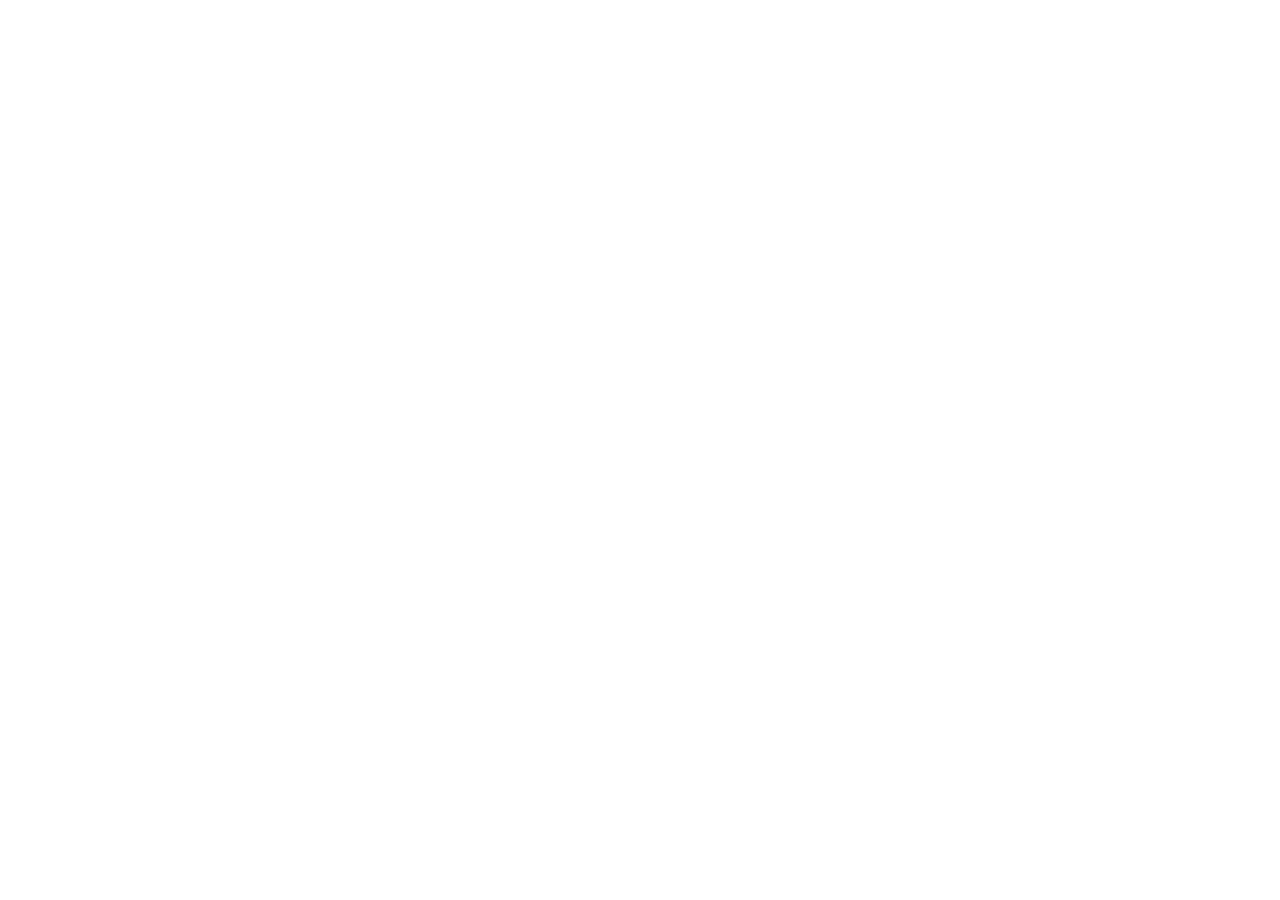
==== index.html @ 875105f7 "🌅" ====
<!DOCTYPE html>
<html lang="en">
<head>
  <meta charset="UTF-8" />
  <meta name="viewport" content="width=device-width, initial-scale=1.0" />
  <title>raitis.veinbahs.lv</title>
  <style>
    html, body {
      margin: 0;
      padding: 0;
      overflow: hidden;
      height: 100%;
      background: white;
    }

    .video-background {
      position: fixed;
      top: 0; left: 0;
      width: 100vw;
      height: 100vh;
      object-fit: cover;
      z-index: 0;
    }

    .noise-overlay {
      position: fixed;
      top: 0; left: 0;
      width: 100vw;
      height: 100vh;
      z-index: 1;
      pointer-events: none;
      background-image: radial-gradient(rgba(255,255,255,0.05) 2px, transparent 0);
      background-size: 8px 8px;
    }
  </style>
</head>
<body>
  <video class="video-background" autoplay loop muted playsinline>
    <source src="frontpage.mp4" type="video/mp4" />
    Your browser does not support the video tag.
  </video>
  <div class="noise-overlay"></div>

  <script>
    document.addEventListener('DOMContentLoaded', () => {
      // document.querySelector('video').playbackRate = 0.25
    })
  </script>
</body>
</html>
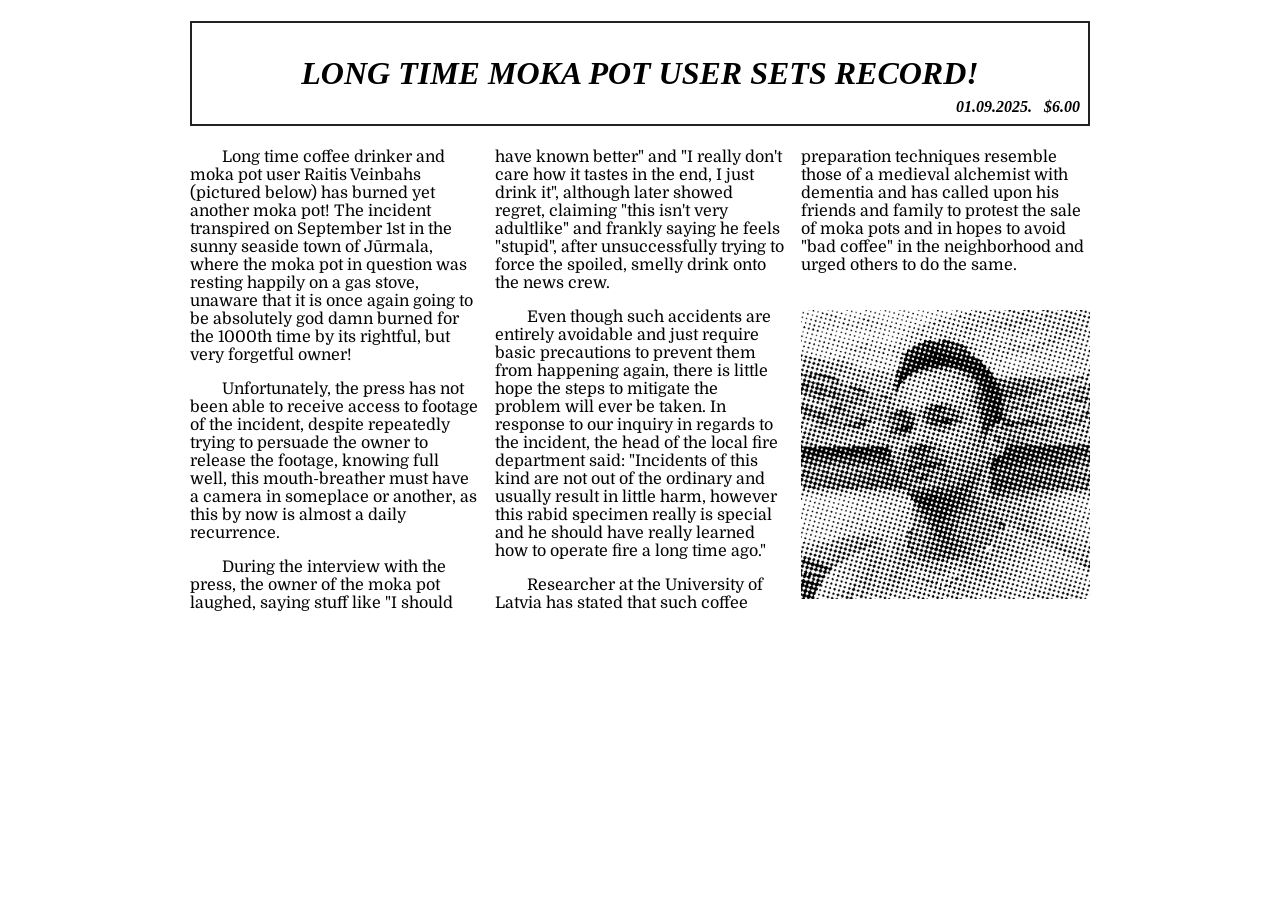
==== commit 548bb380: "new lore just dropped" ====
--- a/index.html
+++ b/index.html
@@ -4,47 +4,68 @@
   <meta charset="UTF-8" />
   <meta name="viewport" content="width=device-width, initial-scale=1.0" />
   <title>raitis.veinbahs.lv</title>
+
+  <link rel="preconnect" href="https://fonts.googleapis.com">
+  <link rel="preconnect" href="https://fonts.gstatic.com" crossorigin>
+  <link href="https://fonts.googleapis.com/css2?family=Domine:wght@400..700&family=Old+Standard+TT:ital,wght@0,400;0,700;1,400&display=swap" rel="stylesheet">
+
   <style>
-    html, body {
-      margin: 0;
-      padding: 0;
-      overflow: hidden;
-      height: 100%;
-      background: white;
-    }
+    .whole { max-width: 900px; margin: auto; }
 
-    .video-background {
-      position: fixed;
-      top: 0; left: 0;
-      width: 100vw;
-      height: 100vh;
-      object-fit: cover;
-      z-index: 0;
-    }
+    h1 { position: relative; padding: 1em; font-family: "Old Standard TT", serif; font-style: italic; text-align: center; text-transform: uppercase; border: 2px solid #222; }
+    h1 sub { position: absolute; right: 0.5em; bottom: 0.5em; font-size: 50%; }
+    img { float: right; width: 100%; height: auto; padding-top: 20px; bottom: 0; }
+    .text { column-count: 3; font-family: "Domine", serif; font-optical-sizing: auto; }
+    p { text-indent: 2em; }
 
-    .noise-overlay {
-      position: fixed;
-      top: 0; left: 0;
-      width: 100vw;
-      height: 100vh;
-      z-index: 1;
-      pointer-events: none;
-      background-image: radial-gradient(rgba(255,255,255,0.05) 2px, transparent 0);
-      background-size: 8px 8px;
-    }
+    @media (max-width: 900px) { .text { column-count: 2; } }
+    @media (max-width: 500px) { .text { column-count: 1; } }
   </style>
 </head>
 <body>
-  <video class="video-background" autoplay loop muted playsinline>
-    <source src="frontpage.mp4" type="video/mp4" />
-    Your browser does not support the video tag.
-  </video>
-  <div class="noise-overlay"></div>
+  <div class="whole">
+    <h1>
+      Long time moka pot user sets record!<br>
+      <sub>01.09.2025. &nbsp; $6.00</sub>
+    </h1>
+    <div class="text">
+      <p style="margin-top: 0">
+        Long time coffee drinker and moka pot user Raitis Veinbahs (pictured below) has burned yet another moka pot!
+        The incident transpired on September 1st in the sunny seaside town of Jūrmala,
+        where the moka pot in question was resting happily on a gas stove,
+        unaware that it is once again going to be absolutely god damn burned for the 1000th time by its rightful,
+        but very forgetful owner!
+      </p>
 
-  <script>
-    document.addEventListener('DOMContentLoaded', () => {
-      // document.querySelector('video').playbackRate = 0.25
-    })
-  </script>
+      <p>
+        Unfortunately, the press has not been able to receive access to footage of the incident,
+        despite repeatedly trying to persuade the owner to release the footage, knowing full well,
+        this mouth-breather must have a camera in someplace or another, as this by now is almost a daily recurrence.
+      </p>
+
+      <p>
+        During the interview with the press, the owner of the moka pot laughed, saying stuff like "I should have known better"
+        and "I really don't care how it tastes in the end, I just drink it",
+        although later showed regret, claiming "this isn't very adultlike" and frankly saying he feels "stupid",
+        after unsuccessfully trying to force the spoiled, smelly drink onto the news crew.
+      </p>
+
+      <p>
+        Even though such accidents are entirely avoidable and just require basic precautions to prevent them from happening again,
+        there is little hope the steps to mitigate the problem will ever be taken.
+        In response to our inquiry in regards to the incident, the head of the local fire department said:
+        "Incidents of this kind are not out of the ordinary and usually result in little harm,
+        however this rabid specimen really is special and he should have really learned how to operate fire a long time ago."
+      </p>
+
+      <p>
+        Researcher at the University of Latvia has stated that such coffee preparation techniques resemble those of a medieval alchemist with dementia
+        and has called upon his friends and family to protest the sale of moka pots and in hopes to avoid "bad coffee" in the neighborhood and urged
+        others to do the same.
+      </p>
+
+      <img src="raitis.jpg">
+    </div>
+  </div>
 </body>
 </html>
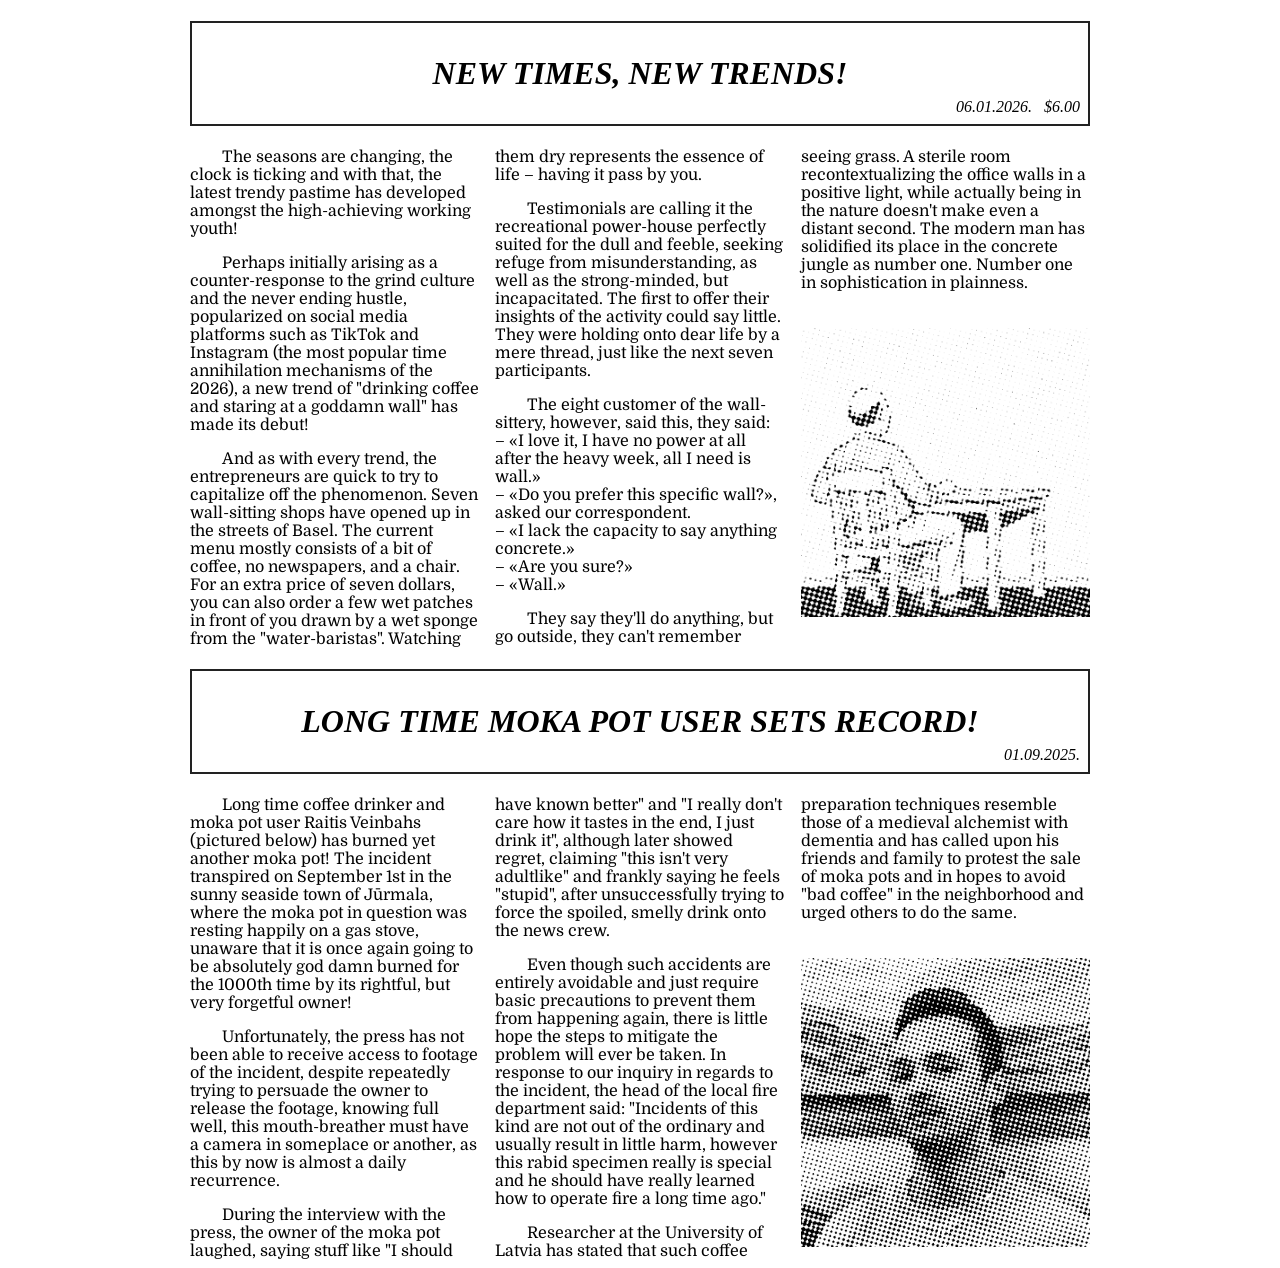
==== commit 8a3e4e6f: "wall-sitting: ridiculous, ludicrous" ====
--- a/index.html
+++ b/index.html
@@ -10,12 +10,14 @@
   <link href="https://fonts.googleapis.com/css2?family=Domine:wght@400..700&family=Old+Standard+TT:ital,wght@0,400;0,700;1,400&display=swap" rel="stylesheet">
 
   <style>
-    .whole { max-width: 900px; margin: auto; }
+    article { max-width: 900px; margin: auto; }
 
-    h1 { position: relative; padding: 1em; font-family: "Old Standard TT", serif; font-style: italic; text-align: center; text-transform: uppercase; border: 2px solid #222; }
-    h1 sub { position: absolute; right: 0.5em; bottom: 0.5em; font-size: 50%; }
-    img { float: right; width: 100%; height: auto; padding-top: 20px; bottom: 0; }
-    .text { column-count: 3; font-family: "Domine", serif; font-optical-sizing: auto; }
+    .header { position: relative; font-size: 2em; margin: 0.67em 0; font-family: "Old Standard TT", serif; font-style: italic; text-align: center; text-transform: uppercase; border: 2px solid #222; }
+    .header h1 { font-size: 2rem; margin: 0; padding: 1em; }
+    .header sub { position: absolute; right: 0.5em; bottom: 0.5em; font-size: 1rem; }
+    img { width: 100%; height: auto; padding-top: 20px; bottom: 0; }
+    .text { column-count: 3; font-family: "Domine", serif; font-optical-sizing: auto; clear: both; }
+    .text p:first-child { margin-top: 0; }
     p { text-indent: 2em; }
 
     @media (max-width: 900px) { .text { column-count: 2; } }
@@ -23,13 +25,63 @@
   </style>
 </head>
 <body>
-  <div class="whole">
-    <h1>
-      Long time moka pot user sets record!<br>
-      <sub>01.09.2025. &nbsp; $6.00</sub>
-    </h1>
+  <article>
+    <div class="header">
+      <h1>New times, new trends!</h1>
+
+      <sub>06.01.2026. &nbsp; $6.00</sub>
+    </div>
     <div class="text">
-      <p style="margin-top: 0">
+      <p>
+        The seasons are changing, the clock is ticking and with that, the latest trendy pastime has developed amongst the high-achieving working youth!
+      </p>
+
+      <p>
+        Perhaps initially arising as a counter-response to the grind culture and the never ending hustle,
+        popularized on social media platforms such as TikTok and Instagram (the most popular time annihilation mechanisms of the 2026),
+        a new trend of "drinking coffee and staring at a goddamn wall" has made its debut!
+      </p>
+
+      <p>
+        And as with every trend, the entrepreneurs are quick to try to capitalize off the phenomenon.
+        Seven wall-sitting shops have opened up in the streets of Basel.
+        The current menu mostly consists of a bit of coffee, no newspapers, and a chair.
+        For an extra price of seven dollars, you can also order a few wet patches in front of you drawn by a wet sponge from the "water-baristas".
+        Watching them dry represents the essence of life – having it pass by you.
+      </p>
+
+      <p>
+        Testimonials are calling it the recreational power-house perfectly suited for the dull and feeble, seeking refuge from misunderstanding,
+        as well as the strong-minded, but incapacitated.
+        The first to offer their insights of the activity could say little. They were holding onto dear life by a mere thread, just like the next seven participants.
+      </p>
+
+      <p>
+        The eight customer of the wall-sittery, however, said this, they said: <br>
+        – «I love it, I have no power at all after the heavy week, all I need is wall.» <br>
+        – «Do you prefer this specific wall?», asked our correspondent. <br>
+        – «I lack the capacity to say anything concrete.» <br>
+        – «Are you sure?» <br>
+        – «Wall.» <br>
+      </p>
+
+      <p>
+        They say they'll do anything, but go outside, they can't remember seeing grass.
+        A sterile room recontextualizing the office walls in a positive light, while actually being in the nature doesn't make even a distant second.
+        The modern man has solidified its place in the concrete jungle as number one. Number one in sophistication in plainness.
+      </p>
+
+      <img src="wall.png">
+    </div>
+  </article>
+
+  <article>
+    <div class="header">
+      <h1>Long time moka pot user sets record!</h1>
+      <sub>01.09.2025.</sub>
+    </div>
+    <div class="text">
+      <p>
         Long time coffee drinker and moka pot user Raitis Veinbahs (pictured below) has burned yet another moka pot!
         The incident transpired on September 1st in the sunny seaside town of Jūrmala,
         where the moka pot in question was resting happily on a gas stove,
@@ -66,6 +118,9 @@
 
       <img src="raitis.jpg">
     </div>
-  </div>
+  </article>
+
+  <script async src="https://www.googletagmanager.com/gtag/js?id=G-TPBQL2ZBYV"></script>
+  <script>window.dataLayer = window.dataLayer || []; function gtag(){dataLayer.push(arguments);} gtag('js', new Date()); gtag('config', 'G-TPBQL2ZBYV');</script>
 </body>
 </html>
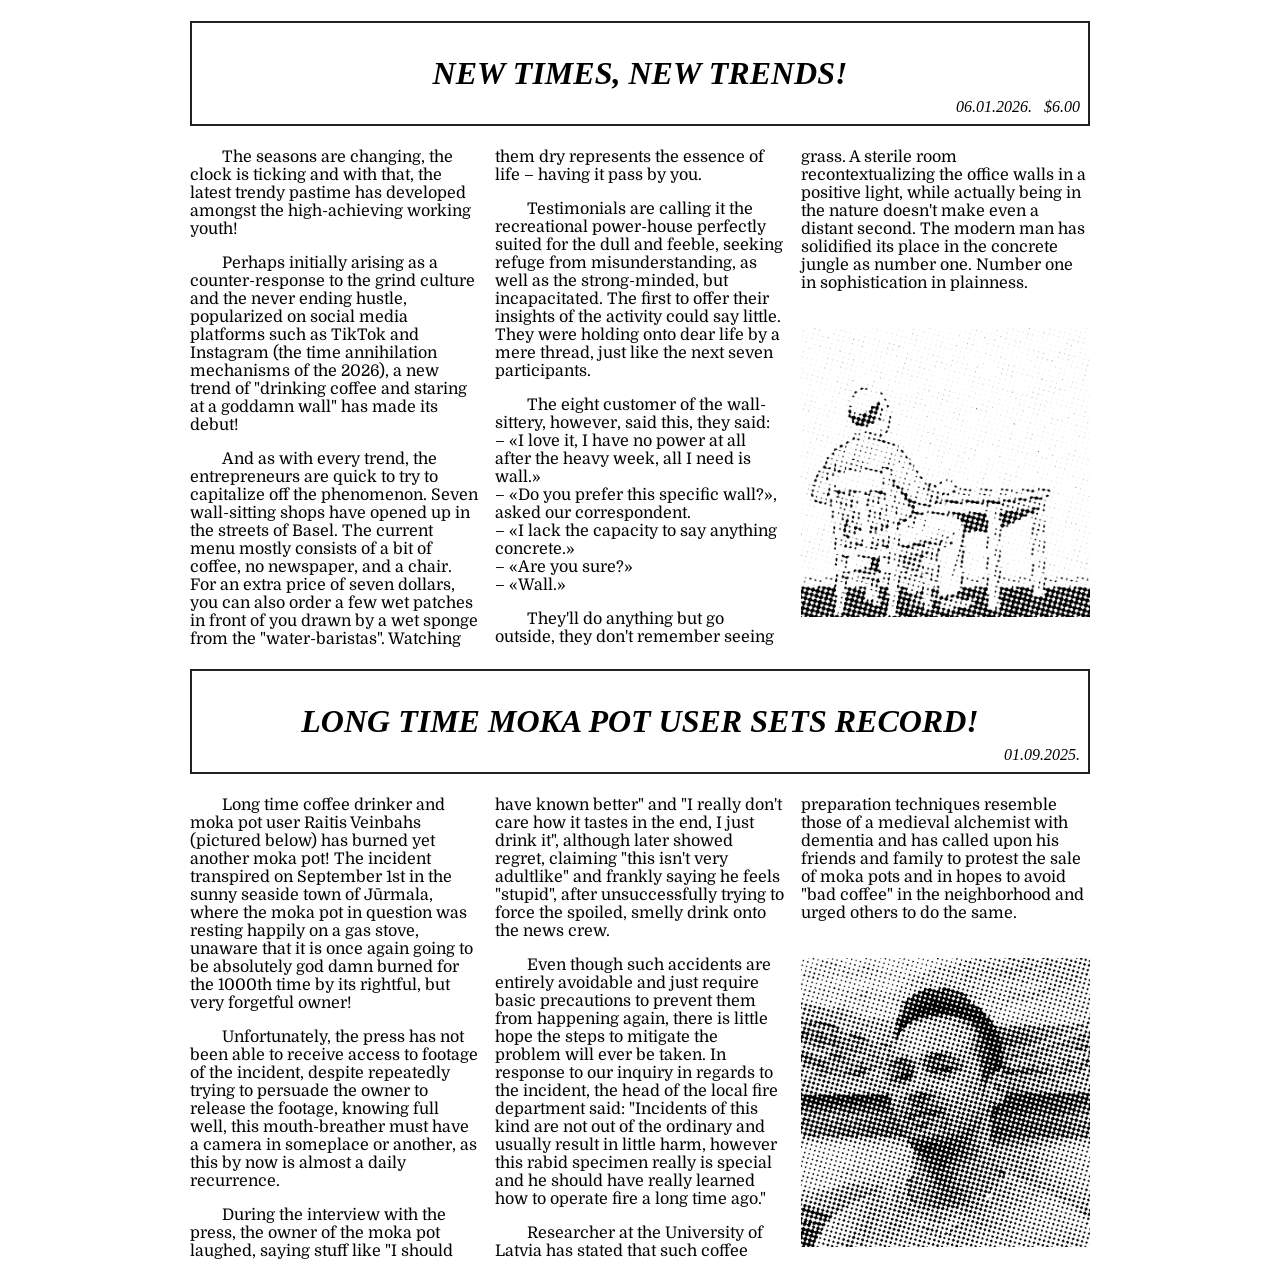
==== commit 10ec0793: "wall-sitting: edits" ====
--- a/index.html
+++ b/index.html
@@ -38,14 +38,14 @@
 
       <p>
         Perhaps initially arising as a counter-response to the grind culture and the never ending hustle,
-        popularized on social media platforms such as TikTok and Instagram (the most popular time annihilation mechanisms of the 2026),
+        popularized on social media platforms such as TikTok and Instagram (the time annihilation mechanisms of the 2026),
         a new trend of "drinking coffee and staring at a goddamn wall" has made its debut!
       </p>
 
       <p>
         And as with every trend, the entrepreneurs are quick to try to capitalize off the phenomenon.
         Seven wall-sitting shops have opened up in the streets of Basel.
-        The current menu mostly consists of a bit of coffee, no newspapers, and a chair.
+        The current menu mostly consists of a bit of coffee, no newspaper, and a chair.
         For an extra price of seven dollars, you can also order a few wet patches in front of you drawn by a wet sponge from the "water-baristas".
         Watching them dry represents the essence of life – having it pass by you.
       </p>
@@ -66,7 +66,7 @@
       </p>
 
       <p>
-        They say they'll do anything, but go outside, they can't remember seeing grass.
+        They'll do anything but go outside, they don't remember seeing grass.
         A sterile room recontextualizing the office walls in a positive light, while actually being in the nature doesn't make even a distant second.
         The modern man has solidified its place in the concrete jungle as number one. Number one in sophistication in plainness.
       </p>
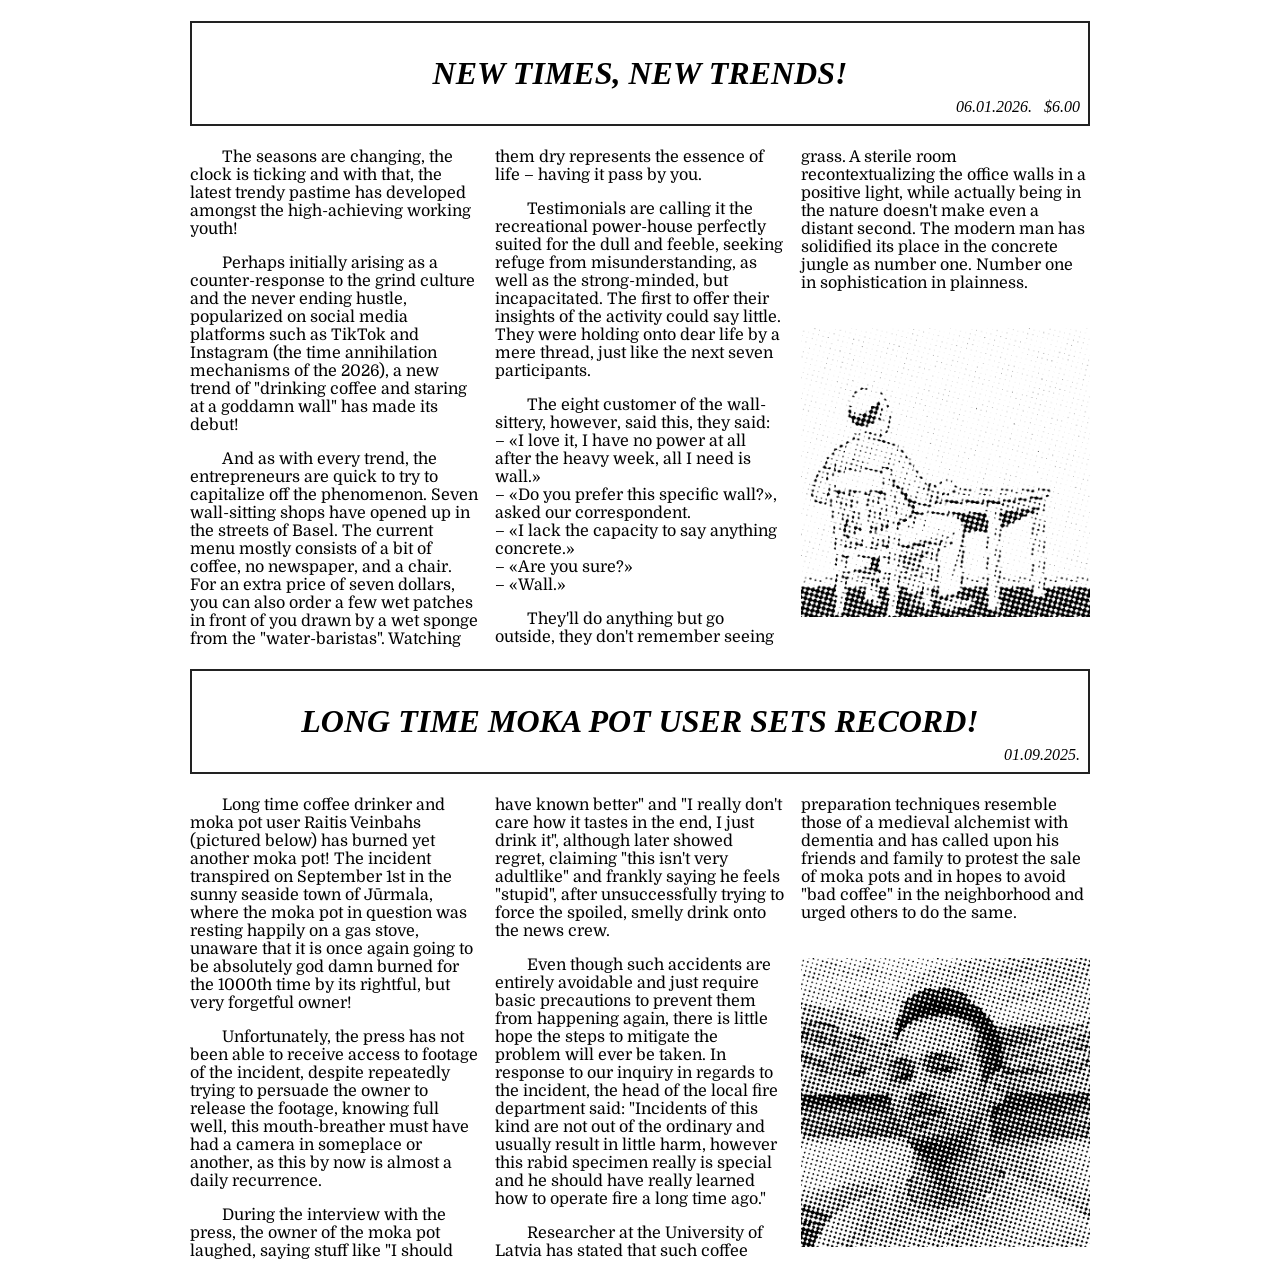
==== commit 5c536a4e: "moka pot: spelling" ====
--- a/index.html
+++ b/index.html
@@ -3,6 +3,7 @@
 <head>
   <meta charset="UTF-8" />
   <meta name="viewport" content="width=device-width, initial-scale=1.0" />
+  <meta name="description" content="Raitis Veinbahs">
   <title>raitis.veinbahs.lv</title>
 
   <link rel="preconnect" href="https://fonts.googleapis.com">
@@ -92,7 +93,7 @@
       <p>
         Unfortunately, the press has not been able to receive access to footage of the incident,
         despite repeatedly trying to persuade the owner to release the footage, knowing full well,
-        this mouth-breather must have a camera in someplace or another, as this by now is almost a daily recurrence.
+        this mouth-breather must have had a camera in someplace or another, as this by now is almost a daily recurrence.
       </p>
 
       <p>
